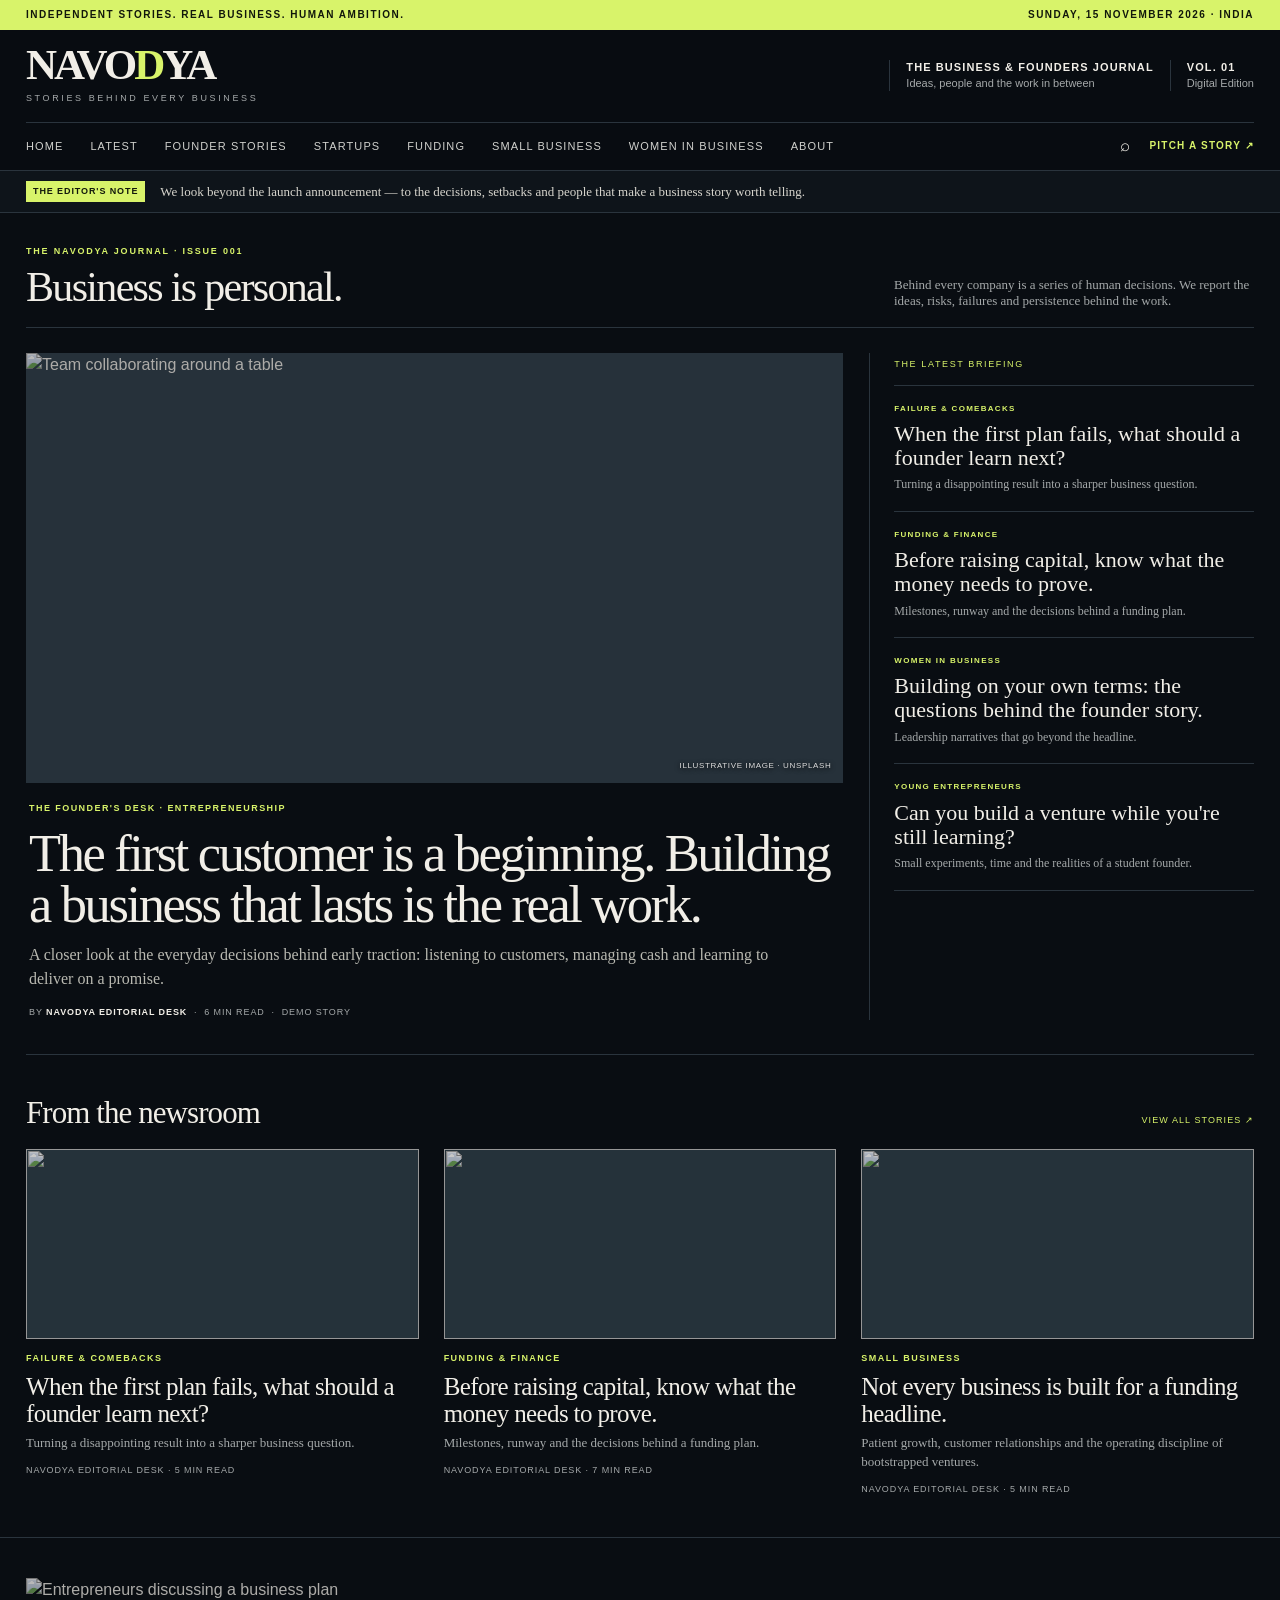
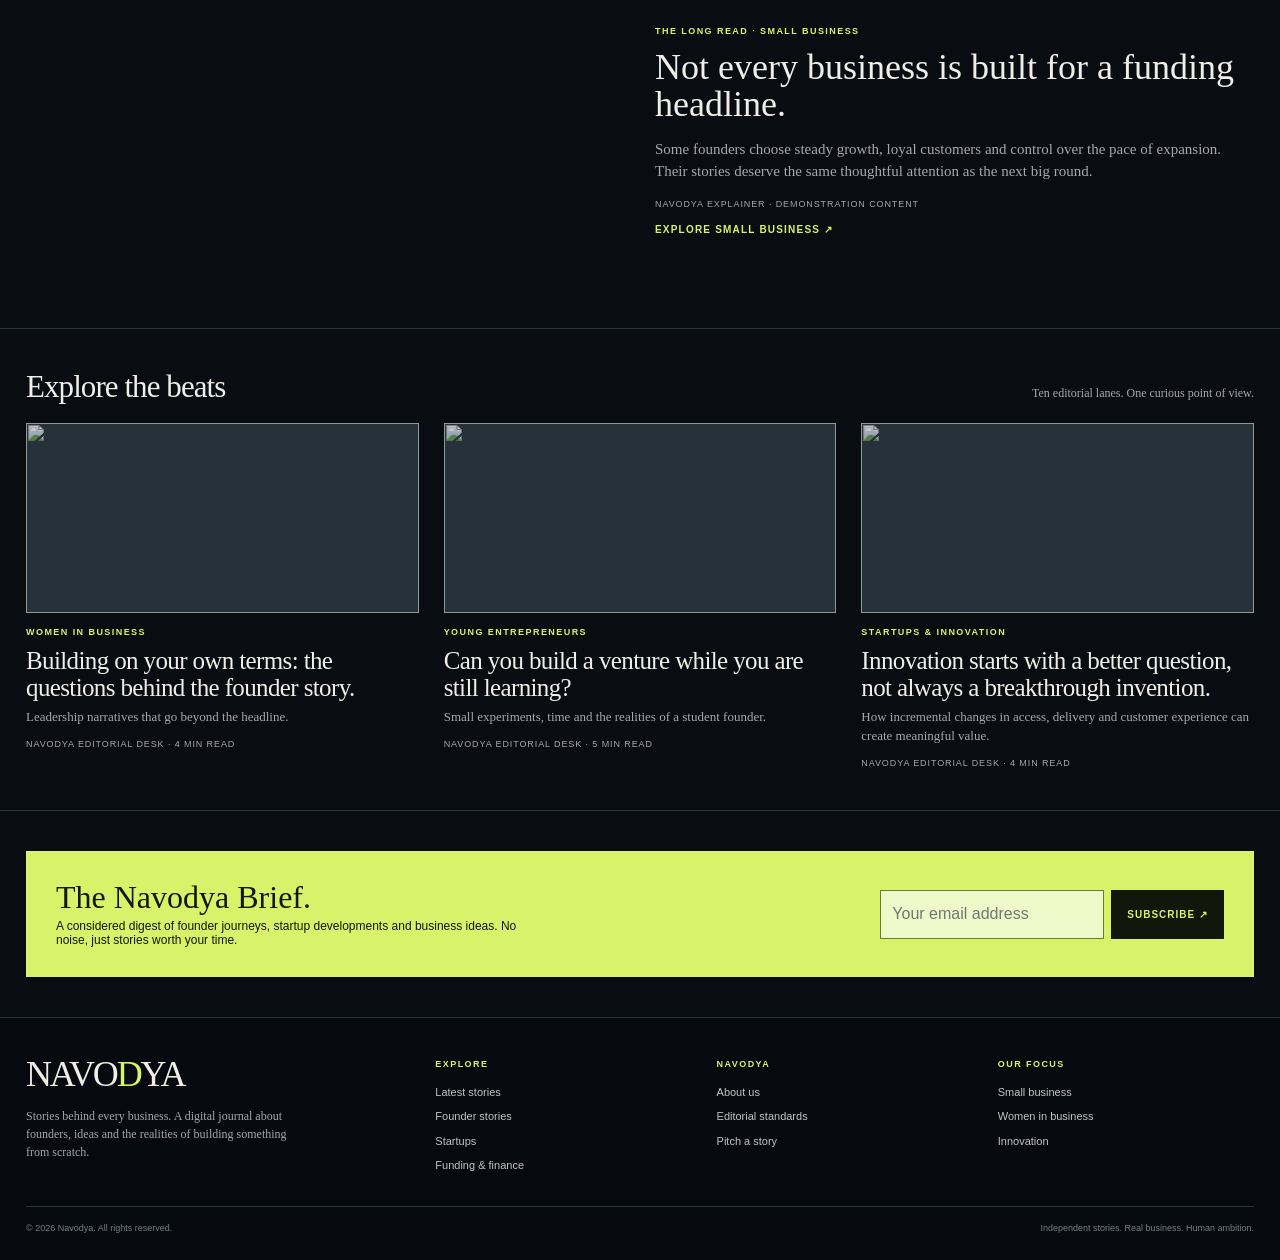
==== index.html @ c5d72191 "Initial commit" ====
<!DOCTYPE html>
<html lang="en">
  <head>
    <meta charset="utf-8">
    <meta name="viewport" content="width=device-width,initial-scale=1">
    <meta name="theme-color" content="#090d12">
    <meta name="description" content="Navodya is an independent digital publication covering founders, startups, business, funding and the realities of building something from scratch.">
    <title>NAVODYA — Stories Behind Every Business</title>
    <link rel="stylesheet" href="css/styles.css">
    <meta property="og:title" content="NAVODYA — Stories Behind Every Business">
    <meta property="og:description" content="Navodya is an independent digital publication covering founders, startups, business, funding and the realities of building something from scratch.">
    <meta property="og:type" content="website">
  </head>
  <body>
    <div class="topstrip">
      <div class="wrap">
        <span>Independent stories. Real business. Human ambition.</span><span>Sunday, 15 November 2026 · India</span>
      </div>
    </div>
    <header>
      <div class="wrap masthead">
        <a href="#home" class="wordmark">NAVO<span>D</span>YA<small>STORIES BEHIND EVERY BUSINESS</small></a>
        <div class="mast-right">
          <div class="edition">
            <b>THE BUSINESS & FOUNDERS JOURNAL</b>Ideas, people and the work in between
          </div>
          <div class="edition">
            <b>VOL. 01</b>Digital Edition
          </div>
        </div>
      </div>
      <div class="navrow wrap">
        <nav class="navlinks" id="navlinks">
          <a href="#home" data-page="home">Home</a><a href="#latest" data-page="latest">Latest</a><a href="#founders" data-page="founders">Founder stories</a><a href="#startups" data-page="startups">Startups</a><a href="#funding" data-page="funding">Funding</a><a href="#small-business" data-page="small-business">Small business</a><a href="#women" data-page="women">Women in business</a><a href="https://cozy-truffle-30306e.netlify.app/" target="_blank" rel="noopener">About</a>
        </nav>
        <div class="nav-tools">
          <button class="search-trigger" onclick="openSearch()" aria-label="Search">⌕</button>
          <a class="pitch-link" href="#pitch">Pitch a story ↗</a>
          <button class="menu" onclick="document.getElementById('navlinks').classList.toggle('open')" aria-label="Menu">☰</button>
        </div>
      </div>
    </header>
    <div class="breaking">
      <div class="wrap">
        <b>THE EDITOR'S NOTE</b><span>We look beyond the launch announcement — to the decisions, setbacks and people that make a business story worth telling.</span>
      </div>
    </div>
    <main>
      <div class="page active" id="page-home">
        <div class="wrap">
          <div class="home-intro">
            <div>
              <div class="eyebrow">
                The Navodya Journal · Issue 001
              </div>
              <h1>Business is personal.</h1>
            </div>
            <p>Behind every company is a series of human decisions. We report the ideas, risks, failures and persistence behind the work.</p>
          </div>
          <div class="lead-layout">
            <article class="lead" onclick="article('first-customer')">
              <div class="lead-image">
                <img src="https://images.unsplash.com/photo-1521737711867-e3b97375f902?auto=format&fit=crop&w=1500&q=85" alt="Team collaborating around a table">
                <span class="image-credit">ILLUSTRATIVE IMAGE · UNSPLASH</span>
              </div>
              <div class="lead-copy">
                <div class="category">
                  The founder's desk · Entrepreneurship
                </div>
                <h2>The first customer is a beginning. Building a business that lasts is the real work.</h2>
                <div class="dek">
                  A closer look at the everyday decisions behind early traction: listening to customers, managing cash and learning to deliver on a promise.
                </div>
                <div class="byline">
                  By <b>Navodya Editorial Desk</b> &nbsp;·&nbsp; 6 min read &nbsp;·&nbsp; DEMO STORY
                </div>
              </div>
            </article>
            <aside class="side-leads">
              <div class="side-title">
                The latest briefing
              </div>
              <article class="side-story" onclick="article('failed-plan')">
                <div class="category">
                  Failure & comebacks
                </div>
                <h3>When the first plan fails, what should a founder learn next?</h3>
                <p>Turning a disappointing result into a sharper business question.</p>
              </article>
              <article class="side-story" onclick="article('funding-question')">
                <div class="category">
                  Funding & finance
                </div>
                <h3>Before raising capital, know what the money needs to prove.</h3>
                <p>Milestones, runway and the decisions behind a funding plan.</p>
              </article>
              <article class="side-story" onclick="article('women-build')">
                <div class="category">
                  Women in business
                </div>
                <h3>Building on your own terms: the questions behind the founder story.</h3>
                <p>Leadership narratives that go beyond the headline.</p>
              </article>
              <article class="side-story" onclick="article('young-founders')">
                <div class="category">
                  Young entrepreneurs
                </div>
                <h3>Can you build a venture while you're still learning?</h3>
                <p>Small experiments, time and the realities of a student founder.</p>
              </article>
            </aside>
          </div>
        </div>
        <section class="section">
          <div class="wrap">
            <div class="section-head">
              <h2>From the newsroom</h2>
              <a href="#latest">View all stories ↗</a>
            </div>
            <div class="story-grid" id="homeGrid">
            </div>
          </div>
        </section>
        <section class="section">
          <div class="wrap split-feature">
            <img src="https://images.unsplash.com/photo-1556761175-b413da4baf72?auto=format&fit=crop&w=1200&q=85" alt="Entrepreneurs discussing a business plan">
            <div>
              <div class="category">
                The long read · Small business
              </div>
              <h3>Not every business is built for a funding headline.</h3>
              <p>Some founders choose steady growth, loyal customers and control over the pace of expansion. Their stories deserve the same thoughtful attention as the next big round.</p>
              <div class="byline">
                NAVODYA EXPLAINER · DEMONSTRATION CONTENT
              </div>
              <a class="text-link" href="#small-business">Explore small business ↗</a>
            </div>
          </div>
        </section>
        <section class="section">
          <div class="wrap">
            <div class="section-head">
              <h2>Explore the beats</h2>
              <p>Ten editorial lanes. One curious point of view.</p>
            </div>
            <div class="story-grid" id="beatGrid">
            </div>
          </div>
        </section>
        <div class="wrap">
          <div class="newsletter">
            <div>
              <h2>The Navodya Brief.</h2>
              <p>A considered digest of founder journeys, startup developments and business ideas. No noise, just stories worth your time.</p>
            </div>
            <form onsubmit="newsletter(event)">
              <input type="email" required placeholder="Your email address" aria-label="Email address">
              <button>SUBSCRIBE ↗</button>
            </form>
          </div>
          <div id="newsSuccess" class="success">
            Thanks — this demo captures the interaction only. Connect a newsletter service to activate delivery.
          </div>
        </div>
      </div>
      <div class="page" id="page-latest">
        <div class="wrap">
          <div class="page-head">
            <div class="eyebrow">
              The newsroom
            </div>
            <h1>Latest stories.</h1>
            <p>Reporting, explainers and founder perspectives on the ideas and realities shaping business. The articles currently shown are demonstration copy, not published reporting.</p>
          </div>
          <div class="searchbar">
            <input id="listSearch" placeholder="Search headlines, topics or keywords…" oninput="renderList()">
            <select id="sort" onchange="renderList()">
              <option value="default">Editor's selection</option>
              <option value="az">Headline A–Z</option>
            </select>
          </div>
          <div class="filters" id="filters">
          </div>
          <div class="story-grid" id="allGrid">
          </div>
          <p id="empty" style="display:none;color:var(--muted)">No stories found. Try a different keyword.</p>
        </div>
      </div>
      <div class="page" id="page-founders">
        <div class="wrap">
          <div class="page-head">
            <div class="eyebrow">
              People behind the progress
            </div>
            <h1>Founder stories.</h1>
            <p>The person behind the pitch: origin stories, difficult decisions, lessons and the everyday work of building a company.</p>
          </div>
          <div class="story-grid" id="founderGrid">
          </div>
        </div>
      </div>
      <div class="page" id="page-startups">
        <div class="wrap">
          <div class="page-head">
            <div class="eyebrow">
              The startup ecosystem
            </div>
            <h1>Startups & innovation.</h1>
            <p>New ventures, emerging industries, business models and the shifts changing how people work, buy and build.</p>
          </div>
          <div class="story-grid" id="startupGrid">
          </div>
        </div>
      </div>
      <div class="page" id="page-funding">
        <div class="wrap">
          <div class="page-head">
            <div class="eyebrow">
              Capital & company building
            </div>
            <h1>Funding & finance.</h1>
            <p>Understand the language of capital, business development and financial decisions. Educational content is not investment advice.</p>
          </div>
          <div class="story-grid" id="fundingGrid">
          </div>
        </div>
      </div>
      <div class="page" id="page-small-business">
        <div class="wrap">
          <div class="page-head">
            <div class="eyebrow">
              Beyond the funding headlines
            </div>
            <h1>Small business.</h1>
            <p>Independent businesses, bootstrapped ventures and founders creating value one customer at a time.</p>
          </div>
          <div class="story-grid" id="smallGrid">
          </div>
        </div>
      </div>
      <div class="page" id="page-women">
        <div class="wrap">
          <div class="page-head">
            <div class="eyebrow">
              Leadership & enterprise
            </div>
            <h1>Women in business.</h1>
            <p>Profiles and perspectives on women building, leading and reshaping businesses across industries.</p>
          </div>
          <div class="story-grid" id="womenGrid">
          </div>
        </div>
      </div>
      <div class="page" id="page-article">
        <div class="wrap">
          <article class="article" id="articleBody">
          </article>
        </div>
      </div>
      <div class="page" id="page-about">
        <div class="wrap">
          <div class="page-head">
            <div class="eyebrow">
              About the publication
            </div>
            <h1>We tell the story<br>behind the business.</h1>
            <p>Navodya is a digital publication focused on founder stories, entrepreneurial journeys, startup struggles and business developments.</p>
          </div>
          <div class="about-layout">
            <div>
              <h2>Beyond the success headline.</h2>
              <p>We believe a business story is bigger than a launch, a valuation or a milestone. It is also the uncertainty before a decision, the sacrifices behind a result, the rejection that changed a plan and the lessons learned while building something from scratch.</p>
              <p>Our aim is to give those stories a thoughtful place — from young entrepreneurs and women business leaders to small businesses, bootstrapped startups and emerging industries.</p>
              <p>We want to be useful to readers, fair to the people we cover and careful with the facts we publish.</p>
            </div>
            <div class="principles">
              <div class="principle">
                <b>01 / ORIGINALITY</b>
                <h3>Stories, not press releases.</h3>
                <p>We aim to add reporting, context and a clear editorial angle.</p>
              </div>
              <div class="principle">
                <b>02 / VERIFICATION</b>
                <h3>Check the details.</h3>
                <p>Names, figures, dates and company claims should be verified and attributed.</p>
              </div>
              <div class="principle">
                <b>03 / TRANSPARENCY</b>
                <h3>Disclose paid work.</h3>
                <p>Sponsored content must be clearly labelled and separated from independent reporting.</p>
              </div>
              <div class="principle">
                <b>04 / ACCOUNTABILITY</b>
                <h3>Correct the record.</h3>
                <p>Material errors should be corrected transparently.</p>
              </div>
            </div>
          </div>
        </div>
      </div>
      <div class="page" id="page-pitch">
        <div class="wrap">
          <div class="page-head">
            <div class="eyebrow">
              Talk to the editorial desk
            </div>
            <h1>There is a story<br>worth telling.</h1>
            <p>Know a founder, business or entrepreneurial journey we should explore? Send us a story pitch. Tell us what happened, why it matters and where we can verify the details.</p>
          </div>
          <div class="pitch-wrap">
            <h2>Pitch a story to Navodya.</h2>
            <p>Share enough context for our editorial team to understand the idea. A pitch is not a guarantee of publication.</p>
            <form id="pitchForm" onsubmit="pitch(event)">
              <div class="formgrid">
                <label>
                  Your name
                  <input required name="name" placeholder="Full name">
                </label>
                <label>
                  Email address
                  <input required type="email" name="email" placeholder="you@example.com">
                </label>
                <label>
                  Founder / company name
                  <input name="company" placeholder="Name of founder or venture">
                </label>
                <label>
                  Story category
                  <select name="category">
                    <option>Founder story</option>
                    <option>Startup news</option>
                    <option>Failure & comeback</option>
                    <option>Women in business</option>
                    <option>Funding & finance</option>
                    <option>Small business</option>
                    <option>Innovation</option>
                  </select>
                </label>
                <label class="full">
                  What is the story?
                  <textarea required name="story" placeholder="What happened? What makes this story worth exploring?"></textarea>
                </label>
                <label class="full">
                  Sources or supporting links
                  <input name="sources" placeholder="Company website, public reports, interview links…">
                </label>
              </div>
              <div class="formhint">
                Prototype notice: this form does not transmit data. A secure backend, privacy notice and editorial inbox must be connected before collecting real submissions.
              </div>
              <button class="submit">SEND STORY PITCH ↗</button>
              <div id="pitchSuccess" class="success">
                Demo submission received in this page. Connect a backend to deliver pitches to the editorial team.
              </div>
            </form>
          </div>
        </div>
      </div>
      <div class="page" id="page-standards">
        <div class="wrap">
          <div class="page-head">
            <div class="eyebrow">
              How we work
            </div>
            <h1>Editorial standards.</h1>
            <p>A proposed editorial framework based on Navodya's project brief. It should be reviewed and formally approved by the publisher before launch.</p>
          </div>
          <div class="about-layout">
            <div>
              <h2>Accuracy before urgency.</h2>
              <p>Every article should be original and properly researched. Verify names, statistics, company information and dates. Attribute information to its source, distinguish claims from independently verified facts and avoid fabricated quotes or exaggerated achievements.</p>
              <h2>Storytelling with context.</h2>
              <p>Articles should focus on the real story rather than simply promoting a company. Include relevant context, explain what is known and what remains uncertain, and seek a fair response where appropriate.</p>
              <h2>Transparency and corrections.</h2>
              <p>Clearly disclose paid or sponsored content. Correct material errors visibly and promptly. Do not imply that payment guarantees favourable independent coverage.</p>
            </div>
            <div class="principles">
              <div class="principle">
                <b>REPORTING CHECKLIST</b>
                <h3>Before an article goes live</h3>
                <p>Confirm spelling, titles, dates and figures.</p>
              </div>
              <div class="principle">
                <b>SOURCE CHECK</b>
                <h3>Keep a source trail</h3>
                <p>Record links, documents, interview dates and image credits.</p>
              </div>
              <div class="principle">
                <b>EDITORIAL REVIEW</b>
                <h3>Review the framing</h3>
                <p>Check headlines for accuracy, fairness and unnecessary hype.</p>
              </div>
            </div>
          </div>
        </div>
      </div>
    </main>
    <footer>
      <div class="wrap">
        <div class="footer-grid">
          <div>
            <div class="footer-brand">
              NAVO<span>D</span>YA
            </div>
            <p>Stories behind every business. A digital journal about founders, ideas and the realities of building something from scratch.</p>
          </div>
          <div>
            <h4>Explore</h4>
            <a href="#latest">Latest stories</a><a href="#founders">Founder stories</a><a href="#startups">Startups</a><a href="#funding">Funding & finance</a>
          </div>
          <div>
            <h4>Navodya</h4>
            <a href="https://cozy-truffle-30306e.netlify.app/" target="_blank" rel="noopener">About us</a><a href="#standards">Editorial standards</a><a href="#pitch">Pitch a story</a>
          </div>
          <div>
            <h4>Our focus</h4>
            <a href="#small-business">Small business</a><a href="#women">Women in business</a><a href="#startups">Innovation</a>
          </div>
        </div>
        <div class="copyright">
          <span>© <span id="year"></span> Navodya. All rights reserved.</span><span>Independent stories. Real business. Human ambition.</span>
        </div>
      </div>
    </footer>
    <div class="overlay" id="searchOverlay" onclick="if(event.target===this)closeSearch()">
      <div class="search-dialog">
        <div style="display:flex;justify-content:space-between;align-items:center">
          <b style="font:25px var(--serif)">Search Navodya</b>
          <button onclick="closeSearch()" style="background:none;border:0;color:white;font-size:24px">×</button>
        </div>
        <input id="searchInput" placeholder="Search headlines, topics, founders…" oninput="searchModal()">
        <div id="searchResults">
        </div>
      </div>
    </div>
    <script src="js/data.js"></script>
    <script src="js/script.js"></script>
  </body>
</html>
---- css/styles.css ----
:root {
  --bg: #090d12;
  --surface: #101820;
  --surface2: #151f29;
  --line: #2a343d;
  --text: #f1eee7;
  --muted: #a5a9aa;
  --accent: #d8f36a;
  --accent2: #b8d94d;
  --serif: Georgia,'Times New Roman',serif;
  --sans: Arial,Helvetica,sans-serif;
  --max: 1280px;
}

* {
  box-sizing: border-box;
}

html {
  scroll-behavior: smooth;
}

body {
  margin: 0;
  background: var(--bg);
  color: var(--text);
  font-family: var(--sans);
  line-height: 1.55;
}

a {
  color: inherit;
  text-decoration: none;
}

button, input, select, textarea {
  font: inherit;
}

button {
  cursor: pointer;
}

.wrap {
  width: min(var(--max),calc(100% - 52px));
  margin: auto;
}

.topstrip {
  background: var(--accent);
  color: #11170b;
  font-size: 10px;
  letter-spacing: .15em;
  text-transform: uppercase;
  font-weight: bold;
  padding: 7px 0;
}

.topstrip .wrap {
  display: flex;
  justify-content: space-between;
  gap: 15px;
}

header {
  background: #090d12f2;
  position: sticky;
  top: 0;
  z-index: 30;
  border-bottom: 1px solid var(--line);
  backdrop-filter: blur(16px);
}

.masthead {
  height: 92px;
  display: flex;
  align-items: center;
  justify-content: space-between;
  gap: 20px;
}

.wordmark {
  font: bold 43px/.8 var(--serif);
  letter-spacing: -.07em;
}

.wordmark span {
  color: var(--accent);
}

.wordmark small {
  display: block;
  font: 9px var(--sans);
  letter-spacing: .29em;
  color: var(--muted);
  margin-top: 10px;
}

.mast-right {
  display: flex;
  align-items: center;
  gap: 16px;
  color: var(--muted);
  font-size: 11px;
}

.edition {
  border-left: 1px solid var(--line);
  padding-left: 16px;
  line-height: 1.4;
}

.edition b {
  color: var(--text);
  display: block;
  letter-spacing: .1em;
}

.navrow {
  border-top: 1px solid var(--line);
  display: flex;
  align-items: center;
  justify-content: space-between;
  min-height: 45px;
}

.navlinks {
  display: flex;
  gap: 27px;
  align-items: center;
  flex-wrap: wrap;
}

.navlinks a {
  font-size: 11px;
  text-transform: uppercase;
  letter-spacing: .1em;
  color: #d0d1cd;
  padding: 15px 0;
}

.navlinks a:hover, .navlinks a.active {
  color: var(--accent);
}

.nav-tools {
  display: flex;
  align-items: center;
  gap: 12px;
}

.search-trigger, .menu {
  border: 0;
  background: none;
  color: var(--text);
  font-size: 17px;
  padding: 7px;
}

.menu {
  display: none;
}

.pitch-link {
  color: var(--accent);
  font-size: 10px;
  letter-spacing: .12em;
  text-transform: uppercase;
  font-weight: bold;
}

.breaking {
  border-bottom: 1px solid var(--line);
  background: #0e141a;
}

.breaking .wrap {
  display: flex;
  align-items: center;
  gap: 15px;
  padding: 10px 0;
  overflow: hidden;
}

.breaking b {
  background: var(--accent);
  color: #12180c;
  font-size: 9px;
  letter-spacing: .1em;
  padding: 4px 7px;
  white-space: nowrap;
}

.breaking span {
  font: 13px var(--serif);
  white-space: nowrap;
  color: #d8d6ce;
  overflow: hidden;
  text-overflow: ellipsis;
}

.page {
  display: none;
}

.page.active {
  display: block;
}

.home-intro {
  display: flex;
  justify-content: space-between;
  align-items: end;
  padding: 32px 0 18px;
  border-bottom: 1px solid var(--line);
  gap: 20px;
}

.eyebrow {
  color: var(--accent);
  font-size: 9px;
  text-transform: uppercase;
  letter-spacing: .2em;
  font-weight: bold;
}

.home-intro h1 {
  font: 42px/.98 var(--serif);
  letter-spacing: -.04em;
  margin: 8px 0 0;
}

.home-intro p {
  color: var(--muted);
  font: 13px var(--serif);
  max-width: 360px;
  margin: 0;
}

.lead-layout {
  display: grid;
  grid-template-columns: minmax(0,1.7fr) minmax(270px,.8fr);
  gap: 26px;
  padding: 25px 0 34px;
  border-bottom: 1px solid var(--line);
}

.lead {
  cursor: pointer;
}

.lead-image {
  height: 430px;
  position: relative;
  overflow: hidden;
  background: #26313a;
}

.lead-image img {
  width: 100%;
  height: 100%;
  object-fit: cover;
  filter: saturate(.65) brightness(.72);
  transition: transform .6s;
}

.lead:hover .lead-image img {
  transform: scale(1.035);
}

.image-credit {
  position: absolute;
  bottom: 10px;
  right: 12px;
  color: #ddd;
  font-size: 8px;
  letter-spacing: .08em;
  text-shadow: 0 1px 5px #000;
}

.lead-copy {
  padding: 19px 3px 0;
}

.category {
  font-size: 9px;
  text-transform: uppercase;
  letter-spacing: .16em;
  color: var(--accent);
  font-weight: bold;
}

.lead h2 {
  font: clamp(34px,4.1vw,58px)/.99 var(--serif);
  letter-spacing: -.045em;
  max-width: 850px;
  margin: 12px 0;
}

.dek {
  font: 16px/1.5 var(--serif);
  color: #b9b9b1;
  max-width: 740px;
}

.byline {
  font-size: 9px;
  text-transform: uppercase;
  letter-spacing: .1em;
  color: var(--muted);
  margin-top: 15px;
}

.byline b {
  color: var(--text);
}

.side-leads {
  border-left: 1px solid var(--line);
  padding-left: 24px;
}

.side-title {
  font-size: 9px;
  color: var(--accent);
  letter-spacing: .18em;
  text-transform: uppercase;
  padding: 5px 0 13px;
  border-bottom: 1px solid var(--line);
}

.side-story {
  padding: 17px 0;
  border-bottom: 1px solid var(--line);
  cursor: pointer;
}

.side-story .category {
  font-size: 8px;
}

.side-story h3 {
  font: 22px/1.08 var(--serif);
  margin: 7px 0;
}

.side-story p {
  font: 12px/1.45 var(--serif);
  color: var(--muted);
  margin: 0;
}

.side-story:hover h3 {
  color: var(--accent);
}

.section {
  padding: 40px 0;
  border-bottom: 1px solid var(--line);
}

.section-head {
  display: flex;
  align-items: baseline;
  justify-content: space-between;
  gap: 20px;
  margin-bottom: 18px;
}

.section-head h2 {
  font: 31px var(--serif);
  margin: 0;
  letter-spacing: -.03em;
}

.section-head a {
  color: var(--accent);
  font-size: 9px;
  text-transform: uppercase;
  letter-spacing: .12em;
}

.section-head p {
  font: 12px var(--serif);
  color: var(--muted);
  margin: 0;
}

.story-grid {
  display: grid;
  grid-template-columns: repeat(3,1fr);
  gap: 25px;
}

.story-card {
  cursor: pointer;
  min-width: 0;
}

.story-card .thumb {
  height: 190px;
  overflow: hidden;
  background: #25323a;
  position: relative;
}

.story-card .thumb img {
  width: 100%;
  height: 100%;
  object-fit: cover;
  filter: saturate(.65) brightness(.78);
  transition: transform .5s;
}

.story-card:hover .thumb img {
  transform: scale(1.04);
}

.story-card .category {
  display: block;
  margin-top: 13px;
}

.story-card h3 {
  font: 25px/1.08 var(--serif);
  letter-spacing: -.025em;
  margin: 7px 0;
}

.story-card p {
  font: 13px/1.45 var(--serif);
  color: var(--muted);
  margin: 0;
}

.story-card .byline {
  margin-top: 11px;
}

.split-feature {
  display: grid;
  grid-template-columns: 1fr 1fr;
  gap: 30px;
  align-items: center;
}

.split-feature img {
  width: 100%;
  height: 310px;
  object-fit: cover;
  filter: saturate(.6) brightness(.72);
}

.split-feature h3 {
  font: 36px/1.02 var(--serif);
  margin: 10px 0;
}

.split-feature p {
  font: 15px/1.5 var(--serif);
  color: var(--muted);
}

.text-link {
  display: inline-block;
  color: var(--accent);
  font-size: 10px;
  letter-spacing: .12em;
  text-transform: uppercase;
  font-weight: bold;
  margin-top: 10px;
}

.newsletter {
  margin: 40px 0;
  background: var(--accent);
  color: #11170b;
  padding: 30px;
  display: flex;
  justify-content: space-between;
  align-items: center;
  gap: 25px;
}

.newsletter h2 {
  font: 32px/1 var(--serif);
  margin: 0 0 6px;
}

.newsletter p {
  font: 12px var(--sans);
  margin: 0;
  max-width: 480px;
}

.newsletter form {
  display: flex;
  gap: 7px;
  min-width: 330px;
}

.newsletter input {
  min-width: 0;
  flex: 1;
  border: 1px solid #6d7c34;
  background: #eff8c8;
  padding: 11px;
  color: #111;
}

.newsletter button {
  background: #11170b;
  color: var(--accent);
  border: 0;
  padding: 0 16px;
  font-size: 10px;
  font-weight: bold;
  letter-spacing: .1em;
}

footer {
  background: #06090d;
  border-top: 1px solid var(--line);
  padding: 35px 0 24px;
}

.footer-grid {
  display: grid;
  grid-template-columns: 1.5fr 1fr 1fr 1fr;
  gap: 25px;
}

.footer-brand {
  font: 36px var(--serif);
  letter-spacing: -.06em;
}

.footer-brand span {
  color: var(--accent);
}

footer p {
  color: var(--muted);
  font: 12px/1.5 var(--serif);
  max-width: 280px;
}

footer h4 {
  font-size: 9px;
  letter-spacing: .16em;
  text-transform: uppercase;
  color: var(--accent);
  margin: 5px 0 12px;
}

footer a {
  display: block;
  color: #c3c5c1;
  font-size: 11px;
  margin: 7px 0;
}

footer a:hover {
  color: var(--accent);
}

.copyright {
  border-top: 1px solid var(--line);
  margin-top: 25px;
  padding-top: 15px;
  color: #777f83;
  font-size: 9px;
  display: flex;
  justify-content: space-between;
  gap: 15px;
}

.page-head {
  padding: 48px 0 24px;
  border-bottom: 1px solid var(--line);
}

.page-head .eyebrow {
  margin-bottom: 10px;
}

.page-head h1 {
  font: clamp(42px,6vw,66px)/.95 var(--serif);
  letter-spacing: -.05em;
  margin: 0;
}

.page-head p {
  font: 15px/1.5 var(--serif);
  color: var(--muted);
  max-width: 670px;
  margin: 14px 0 0;
}

.filters {
  display: flex;
  gap: 8px;
  flex-wrap: wrap;
  padding: 20px 0;
}

.filter {
  border: 1px solid var(--line);
  background: transparent;
  color: #c5c6c0;
  padding: 8px 12px;
  font-size: 9px;
  letter-spacing: .1em;
  text-transform: uppercase;
}

.filter.active, .filter:hover {
  background: var(--accent);
  border-color: var(--accent);
  color: #10150b;
}

.searchbar {
  display: flex;
  gap: 10px;
  margin: 20px 0;
}

.searchbar input, .searchbar select {
  background: #101820;
  border: 1px solid var(--line);
  padding: 12px;
  color: var(--text);
  font-size: 12px;
}

.searchbar input {
  flex: 1;
}

.searchbar input:focus {
  outline: 1px solid var(--accent);
}

.article {
  max-width: 850px;
  margin: auto;
  padding: 45px 0 65px;
}

.article .article-title {
  font: clamp(40px,6vw,70px)/.97 var(--serif);
  letter-spacing: -.05em;
  margin: 13px 0;
}

.article .standfirst {
  font: 20px/1.4 var(--serif);
  color: #b9bbb4;
  max-width: 750px;
}

.article-meta {
  display: flex;
  gap: 18px;
  flex-wrap: wrap;
  color: var(--muted);
  font-size: 9px;
  text-transform: uppercase;
  letter-spacing: .1em;
  padding: 18px 0;
  border-top: 1px solid var(--line);
  border-bottom: 1px solid var(--line);
  margin: 22px 0;
}

.article-hero {
  width: 100%;
  height: 400px;
  object-fit: cover;
  filter: saturate(.65) brightness(.8);
  margin-bottom: 6px;
}

.caption {
  font-size: 9px;
  color: #7e898d;
  text-align: right;
}

.article-body {
  max-width: 680px;
  margin: 28px auto;
  font: 18px/1.8 var(--serif);
  color: #d4d2ca;
}

.article-body h2 {
  font: 32px/1.1 var(--serif);
  color: var(--text);
  margin: 35px 0 10px;
}

.article-body blockquote {
  border-left: 3px solid var(--accent);
  padding: 5px 20px;
  margin: 28px 0;
  color: var(--accent);
  font: 24px/1.25 var(--serif);
}

.demo-note {
  background: #211f17;
  border: 1px solid #685d32;
  color: #d9c78b;
  padding: 11px 13px;
  font-size: 10px;
  letter-spacing: .03em;
  margin: 18px 0;
}

.about-layout {
  display: grid;
  grid-template-columns: 1.2fr .8fr;
  gap: 40px;
  padding: 45px 0;
}

.about-layout h2 {
  font: 35px var(--serif);
}

.about-layout p {
  font: 16px/1.65 var(--serif);
  color: #b6b8b1;
}

.principles {
  border-top: 1px solid var(--line);
}

.principle {
  padding: 15px 0;
  border-bottom: 1px solid var(--line);
}

.principle b {
  color: var(--accent);
  font-size: 10px;
  letter-spacing: .12em;
}

.principle h3 {
  font: 20px var(--serif);
  margin: 5px 0;
}

.principle p {
  font: 12px/1.5 var(--serif);
  color: var(--muted);
  margin: 0;
}

.pitch-wrap {
  max-width: 760px;
  margin: 35px auto 65px;
  background: #101820;
  border: 1px solid var(--line);
  padding: 28px;
}

.pitch-wrap h2 {
  font: 29px var(--serif);
  margin: 0 0 7px;
}

.pitch-wrap>p {
  font: 13px var(--serif);
  color: var(--muted);
}

.formgrid {
  display: grid;
  grid-template-columns: 1fr 1fr;
  gap: 13px;
  margin-top: 22px;
}

.formgrid label {
  font-size: 9px;
  text-transform: uppercase;
  letter-spacing: .1em;
  color: #aeb6b5;
}

.formgrid input, .formgrid select, .formgrid textarea {
  display: block;
  width: 100%;
  margin-top: 6px;
  background: #090f15;
  border: 1px solid #34414a;
  color: white;
  padding: 11px;
  font-size: 12px;
}

.formgrid textarea {
  min-height: 110px;
  resize: vertical;
}

.formgrid .full {
  grid-column: 1/-1;
}

.submit {
  background: var(--accent);
  border: 0;
  color: #11170b;
  padding: 13px 18px;
  font-size: 10px;
  letter-spacing: .1em;
  font-weight: bold;
  margin-top: 18px;
}

.formhint {
  color: #7f8b90;
  font-size: 9px;
  margin-top: 12px;
}

.success {
  display: none;
  color: var(--accent);
  font-size: 11px;
  margin-top: 12px;
}

.overlay {
  display: none;
  position: fixed;
  inset: 0;
  background: #000c;
  z-index: 80;
  padding: 20px;
  place-items: start center;
}

.overlay.show {
  display: grid;
}

.search-dialog {
  width: min(650px,100%);
  margin-top: 10vh;
  background: #101820;
  border: 1px solid #53606a;
  padding: 22px;
}

.search-dialog input {
  width: 100%;
  padding: 14px;
  background: #070d13;
  border: 1px solid var(--line);
  color: white;
  margin: 15px 0;
}

.search-result {
  border-top: 1px solid var(--line);
  padding: 12px 0;
  cursor: pointer;
}

.search-result b {
  font: 19px var(--serif);
  display: block;
}

.search-result span {
  font-size: 9px;
  color: var(--accent);
  letter-spacing: .1em;
}

@media(max-width:900px) {
  .lead-layout {
    grid-template-columns: 1fr;
  }
  .side-leads {
    border-left: 0;
    padding: 0;
    border-top: 1px solid var(--line);
  }
  .side-story {
    display: inline-block;
    width: 32%;
    vertical-align: top;
    padding: 15px 12px 15px 0;
    border: 0;
  }
  .side-story h3 {
    font-size: 18px;
  }
  .lead-image {
    height: 360px;
  }
  .footer-grid {
    grid-template-columns: 1fr 1fr;
  }
  .mast-right {
    display: none;
  }
}

@media(max-width:650px) {
  .wrap {
    width: calc(100% - 28px);
  }
  .topstrip .wrap {
    font-size: 8px;
  }
  .masthead {
    height: 76px;
  }
  .wordmark {
    font-size: 35px;
  }
  .navrow {
    min-height: 43px;
  }
  .navlinks {
    display: none;
    position: absolute;
    top: 119px;
    left: 0;
    right: 0;
    background: #090d12;
    z-index: 40;
    padding: 15px 20px;
    flex-direction: column;
    align-items: flex-start;
    gap: 0;
    border-bottom: 1px solid var(--line);
  }
  .navlinks.open {
    display: flex;
  }
  .navlinks a {
    padding: 10px 0;
  }
  .menu {
    display: block;
  }
  .pitch-link {
    display: none;
  }
  .home-intro {
    display: block;
  }
  .home-intro h1 {
    font-size: 34px;
  }
  .home-intro p {
    margin-top: 10px;
  }
  .lead-image {
    height: 250px;
  }
  .lead h2 {
    font-size: 38px;
  }
  .side-story {
    width: 100%;
    display: block;
    border-bottom: 1px solid var(--line);
    padding: 13px 0;
  }
  .side-story h3 {
    font-size: 21px;
  }
  .story-grid {
    grid-template-columns: 1fr 1fr;
    gap: 17px;
  }
  .story-card .thumb {
    height: 130px;
  }
  .story-card h3 {
    font-size: 20px;
  }
  .story-card p {
    font-size: 11px;
  }
  .split-feature {
    grid-template-columns: 1fr;
  }
  .split-feature img {
    height: 230px;
  }
  .newsletter {
    display: block;
    padding: 22px;
  }
  .newsletter form {
    min-width: 0;
    margin-top: 16px;
  }
  .newsletter h2 {
    font-size: 28px;
  }
  .footer-grid {
    grid-template-columns: 1fr 1fr;
  }
  .footer-grid>div:first-child {
    grid-column: 1/-1;
  }
  .copyright {
    display: block;
  }
  .copyright span {
    display: block;
    margin-top: 7px;
  }
  .about-layout {
    grid-template-columns: 1fr;
  }
  .formgrid {
    grid-template-columns: 1fr;
  }
  .formgrid .full {
    grid-column: auto;
  }
  .pitch-wrap {
    padding: 19px;
  }
  .article-hero {
    height: 250px;
  }
  .article-body {
    font-size: 16px;
  }
  .side-leads {
    padding-top: 4px;
  }
}

@media(prefers-reduced-motion:reduce) {
  * {
    scroll-behavior: auto!important;
    transition: none!important;
  }
}
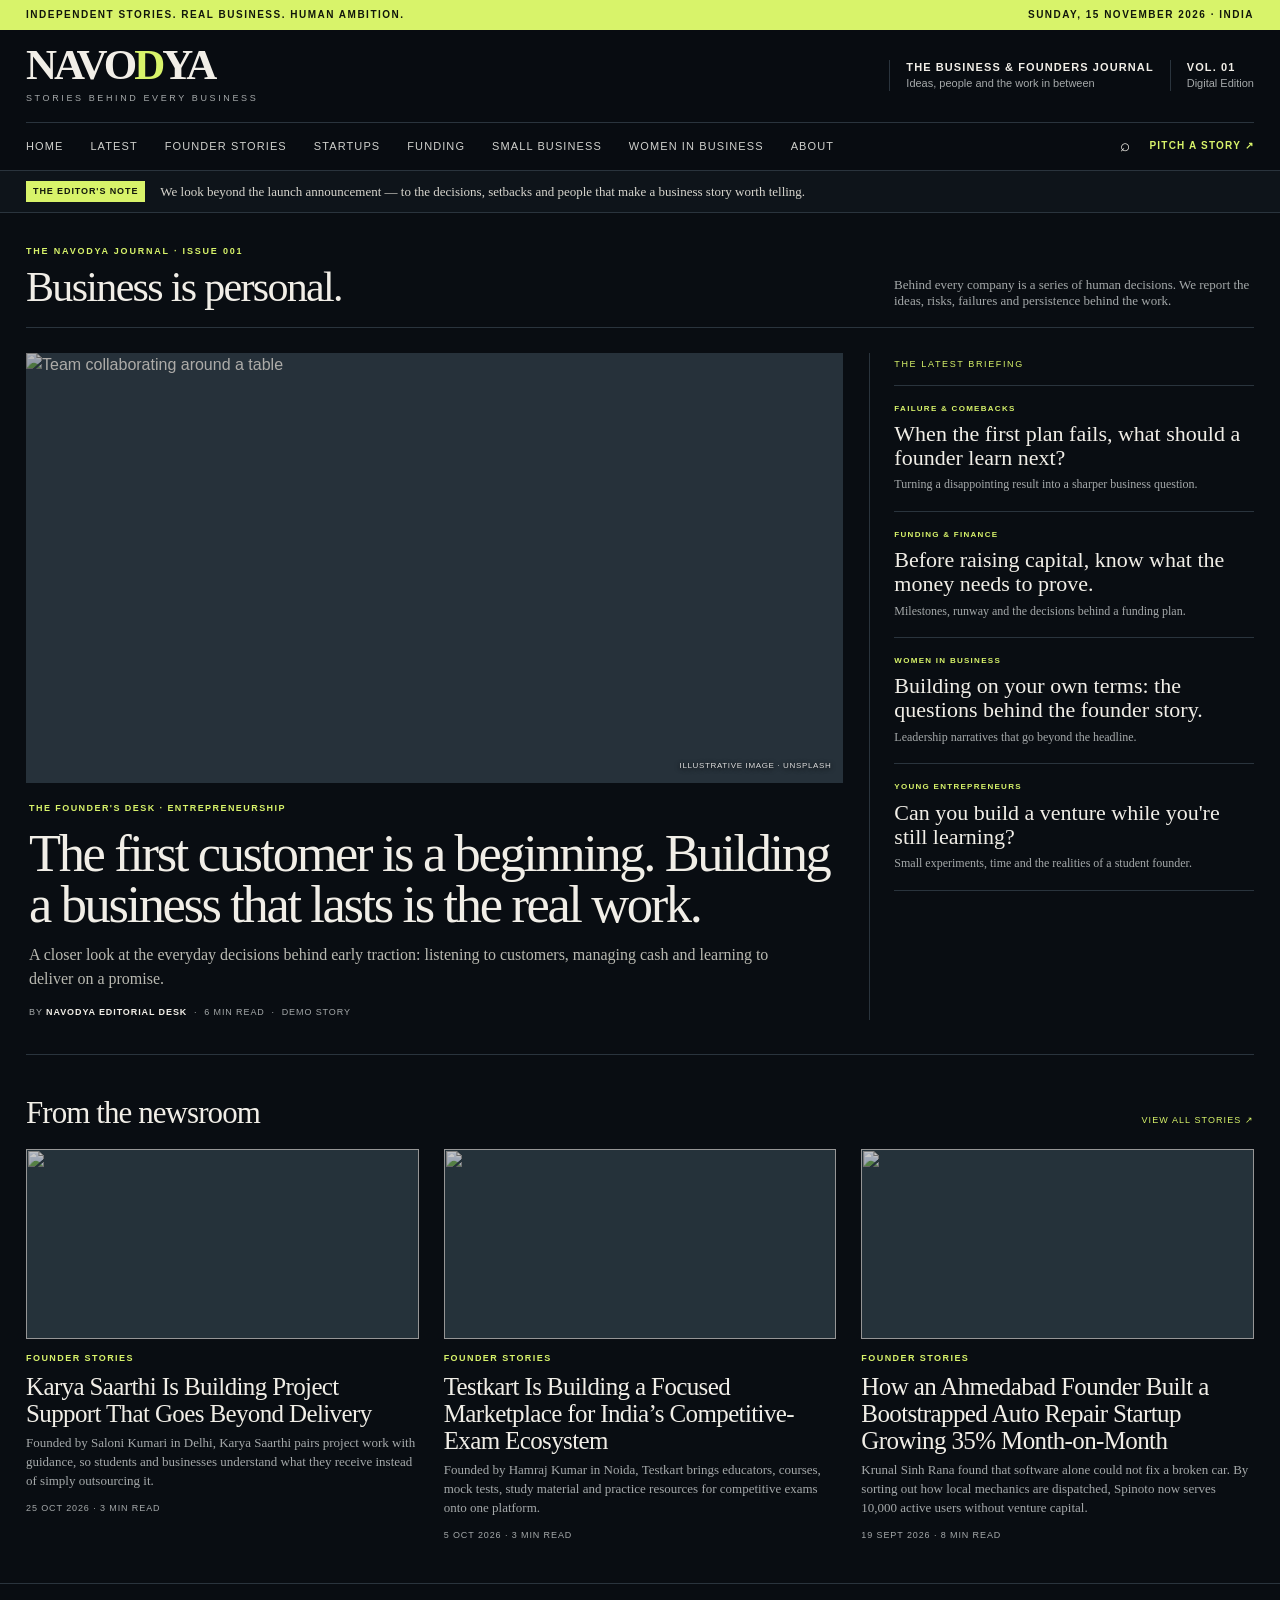
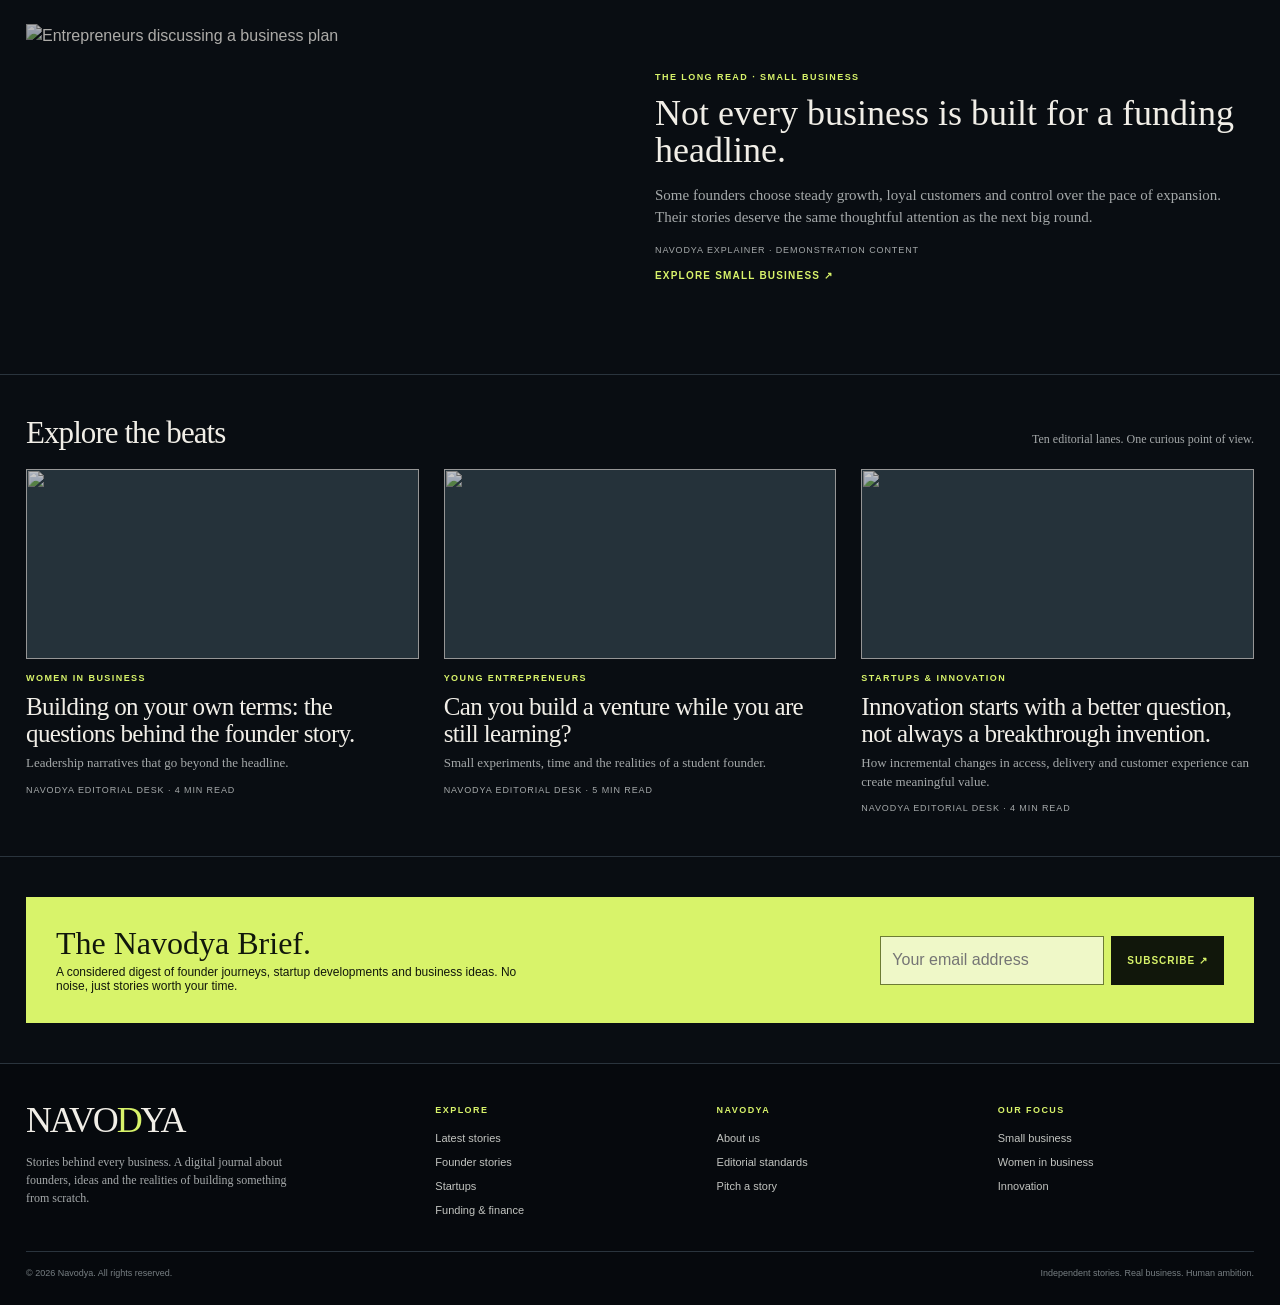
==== commit 9cdaeb6c: "Add local about page and update navigation links" ====
--- a/index.html
+++ b/index.html
@@ -31,7 +31,7 @@
       </div>
       <div class="navrow wrap">
         <nav class="navlinks" id="navlinks">
-          <a href="#home" data-page="home">Home</a><a href="#latest" data-page="latest">Latest</a><a href="#founders" data-page="founders">Founder stories</a><a href="#startups" data-page="startups">Startups</a><a href="#funding" data-page="funding">Funding</a><a href="#small-business" data-page="small-business">Small business</a><a href="#women" data-page="women">Women in business</a><a href="https://cozy-truffle-30306e.netlify.app/" target="_blank" rel="noopener">About</a>
+          <a href="#home" data-page="home">Home</a><a href="#latest" data-page="latest">Latest</a><a href="#founders" data-page="founders">Founder stories</a><a href="#startups" data-page="startups">Startups</a><a href="#funding" data-page="funding">Funding</a><a href="#small-business" data-page="small-business">Small business</a><a href="#women" data-page="women">Women in business</a><a href="about.html">About</a>
         </nav>
         <div class="nav-tools">
           <button class="search-trigger" onclick="openSearch()" aria-label="Search">⌕</button>
@@ -410,7 +410,7 @@
           </div>
           <div>
             <h4>Navodya</h4>
-            <a href="https://cozy-truffle-30306e.netlify.app/" target="_blank" rel="noopener">About us</a><a href="#standards">Editorial standards</a><a href="#pitch">Pitch a story</a>
+            <a href="about.html">About us</a><a href="#standards">Editorial standards</a><a href="#pitch">Pitch a story</a>
           </div>
           <div>
             <h4>Our focus</h4>
